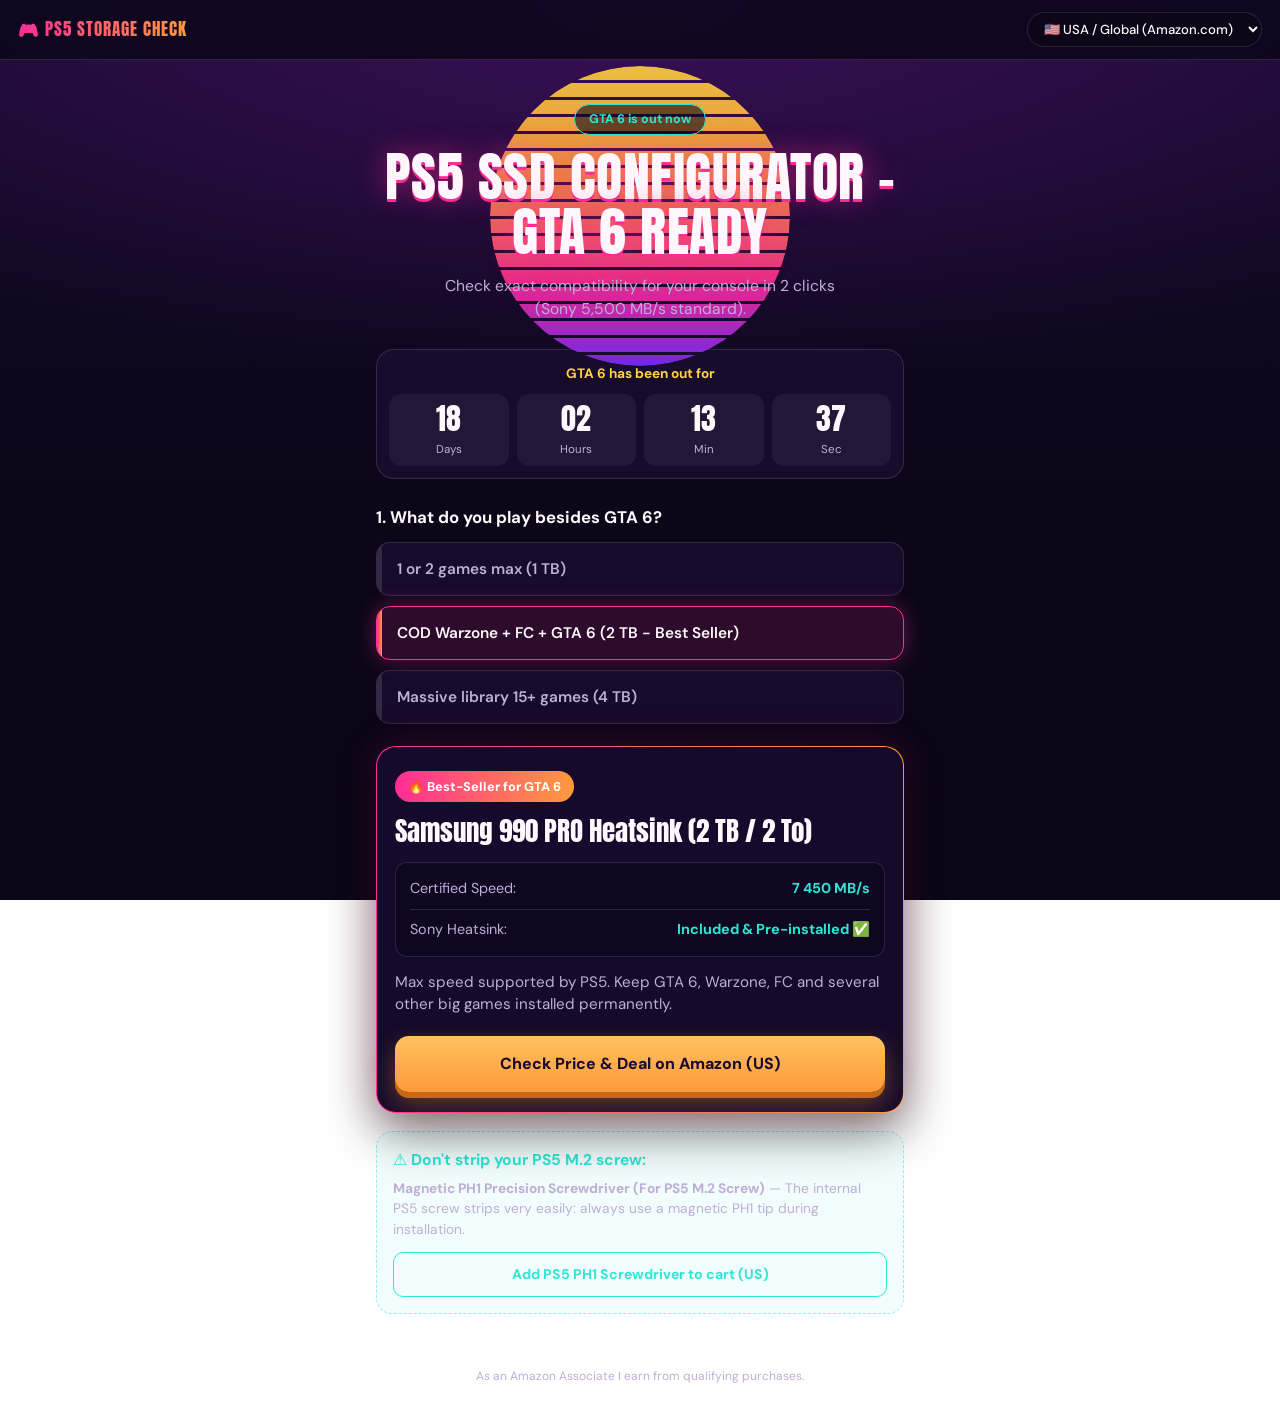
==== index.html @ e6a206a0 "Add files via upload" ====
<!DOCTYPE html>
<html lang="fr">
<head>
    <meta charset="UTF-8">
    <meta name="viewport" content="width=device-width, initial-scale=1.0">
    <meta name="theme-color" content="#0b0618">
    <title>PS5 SSD Configurator - GTA 6 Ready</title>

    <!-- Polices : Anton (titres) + DM Sans (texte) -->
    <link rel="preconnect" href="https://fonts.googleapis.com">
    <link rel="preconnect" href="https://fonts.gstatic.com" crossorigin>
    <link href="https://fonts.googleapis.com/css2?family=Anton&family=DM+Sans:wght@500;700;800&display=swap" rel="stylesheet">

    <link rel="stylesheet" href="style.css?v=2">
</head>
<body>

    <header class="topbar">
        <span class="logo">🎮 PS5 STORAGE CHECK</span>
        <select id="select-region" aria-label="Pays" onchange="changerRegionManuellement(this.value)">
            <option value="FR">🇫🇷 France (Amazon.fr)</option>
            <option value="BE">🇧🇪 Belgique (Amazon.com.be)</option>
            <option value="US">🇺🇸 USA / Global (Amazon.com)</option>
        </select>
    </header>

    <main class="container">
        <section class="hero">
            <span class="tag-sortie" id="ui-tag">GTA 6 arrive sur PS5</span>
            <h1 id="ui-titre">Configurateur SSD PS5 – Spécial GTA 6</h1>
            <p id="ui-soustitre">Vérifie la compatibilité exacte avec ta console en 2 clics.</p>
        </section>

        <!-- Compte à rebours (géré par effects.js) -->
        <section class="countdown" aria-live="off">
            <p class="cd-titre" id="cd-titre">Sortie de GTA 6 dans</p>
            <div class="cd-grille" id="cd-grille">
                <div class="cd-bloc"><b id="cd-j">--</b><span id="cd-l-j">Jours</span></div>
                <div class="cd-bloc"><b id="cd-h">--</b><span id="cd-l-h">Heures</span></div>
                <div class="cd-bloc"><b id="cd-m">--</b><span id="cd-l-m">Min</span></div>
                <div class="cd-bloc"><b id="cd-s">--</b><span id="cd-l-s">Sec</span></div>
            </div>
        </section>

        <section class="selecteur">
            <h2 id="ui-question">1. À quoi joues-tu en plus de GTA 6 ?</h2>
            <div class="grille-boutons">
                <button id="btn-leger" onclick="changerProfil('leger')">1 ou 2 jeux max (1 To)</button>
                <button id="btn-recommande" class="actif" onclick="changerProfil('recommande')">Warzone + FC + GTA 6 (2 To)</button>
                <button id="btn-ultime" onclick="changerProfil('ultime')">Gros catalogue 15 jeux et plus (4 To)</button>
            </div>
        </section>

        <section class="carte-resultat" id="carte-resultat">
            <div id="ssd-badge" class="badge">Recommandé pour GTA 6</div>
            <h3 id="ssd-nom">Samsung 990 PRO - 2 To</h3>

            <ul class="specs">
                <li><span id="ssd-vitesse-label">Vitesse certifiée :</span> <strong id="ssd-vitesse-val">7 450 MB/s</strong></li>
                <li><span id="ssd-dissipateur-label">Dissipateur thermique Sony :</span> <strong id="ssd-dissipateur-val">Inclus ✅</strong></li>
            </ul>

            <p id="ssd-argument" class="argument">Description du SSD...</p>

            <a id="ssd-lien-amazon" href="#" target="_blank" rel="nofollow sponsored noopener" class="btn-amazon">
                Vérifier le prix sur Amazon
            </a>
        </section>

        <section class="carte-accessoire">
            <h4 id="acc-titre">⚠️ Ne foire pas la vis de ta PS5 :</h4>
            <p><strong id="acc-nom">Tournevis PH1</strong> — <span id="acc-explication">Explication...</span></p>
            <a id="acc-lien-amazon" href="#" target="_blank" rel="nofollow sponsored noopener" class="btn-secondaire">
                Ajouter le tournevis PS5 au panier
            </a>
        </section>
    </main>

    <footer>
        <p id="ui-mention">En tant que Partenaire Amazon, je réalise un bénéfice sur les achats remplissant les conditions requises.</p>
    </footer>

    <script src="script.js?v=2"></script>
    <script src="effects.js?v=2"></script>
</body>
</html>
---- style.css ----
/**
 * PS5 Storage Check (Spécial GTA 6)
 * style.css : thème Vice City, mobile-first
 */

:root {
    --nuit: #0b0618;
    --nuit-2: #150a2b;
    --carte: rgba(28, 14, 52, 0.72);
    --rose: #ff2d95;
    --orange: #ff9a3c;
    --jaune: #ffd23f;
    --cyan: #2ee6d6;
    --violet: #7b2cff;
    --texte: #fff7fb;
    --texte-doux: #bfaed6;
    --bordure: rgba(255, 255, 255, 0.12);
    --sunset: linear-gradient(180deg, var(--jaune) 0%, var(--orange) 38%, var(--rose) 72%, var(--violet) 100%);
    --degrade-gta: linear-gradient(90deg, var(--rose), var(--orange));
    --titre: "Anton", Impact, "Arial Narrow Bold", sans-serif;
    --corps: "DM Sans", system-ui, -apple-system, "Segoe UI", Roboto, sans-serif;
}

* { box-sizing: border-box; margin: 0; padding: 0; }

html { scroll-behavior: smooth; }

body {
    font-family: var(--corps);
    color: var(--texte);
    line-height: 1.5;
    min-height: 100vh;
    display: flex;
    flex-direction: column;
    background:
        radial-gradient(120% 60% at 50% 0%, #3a0f58 0%, rgba(58, 15, 88, 0) 70%),
        linear-gradient(180deg, var(--nuit-2) 0%, var(--nuit) 55%);
    background-attachment: fixed;
}

:focus-visible { outline: 3px solid var(--cyan); outline-offset: 3px; }

/* BARRE SUPÉRIEURE */
.topbar {
    position: sticky;
    top: 0;
    z-index: 10;
    display: flex;
    justify-content: space-between;
    align-items: center;
    gap: 12px;
    padding: 12px 18px;
    background: rgba(11, 6, 24, 0.8);
    backdrop-filter: blur(10px);
    -webkit-backdrop-filter: blur(10px);
    border-bottom: 1px solid var(--bordure);
}

.logo {
    font-family: var(--titre);
    font-size: 1.05rem;
    letter-spacing: 1px;
    background: var(--degrade-gta);
    -webkit-background-clip: text;
    background-clip: text;
    -webkit-text-fill-color: transparent;
}

#select-region {
    background: var(--nuit);
    color: var(--texte);
    border: 1px solid var(--bordure);
    border-radius: 999px;
    padding: 7px 12px;
    font: 500 0.82rem var(--corps);
    cursor: pointer;
    max-width: 55vw;
}

/* CONTENEUR */
.container {
    width: 100%;
    max-width: 520px;
    margin: 0 auto;
    padding: 0 16px 32px;
    flex: 1;
}

/* HERO : le soleil rayé est l'élément signature */
.hero {
    position: relative;
    text-align: center;
    padding: 44px 0 20px;
    isolation: isolate;
}

.hero::before {
    content: "";
    position: absolute;
    z-index: -1;
    top: 6px;
    left: 50%;
    width: 250px;
    height: 250px;
    transform: translateX(-50%);
    border-radius: 50%;
    background: var(--sunset);
    -webkit-mask-image: repeating-linear-gradient(180deg, #000 0 14px, transparent 14px 17px);
    mask-image: repeating-linear-gradient(180deg, #000 0 14px, transparent 14px 17px);
    opacity: 0.9;
    filter: drop-shadow(0 0 40px rgba(255, 45, 149, 0.55));
}

.tag-sortie {
    display: inline-block;
    padding: 5px 14px;
    margin-bottom: 14px;
    border-radius: 999px;
    border: 1px solid var(--cyan);
    color: var(--cyan);
    background: rgba(11, 6, 24, 0.6);
    font-size: 0.78rem;
    font-weight: 700;
}

.hero h1 {
    font-family: var(--titre);
    font-weight: 400;
    font-size: clamp(2.3rem, 11vw, 3.4rem);
    line-height: 1.02;
    letter-spacing: 0.5px;
    text-transform: uppercase;
    text-shadow: 0 3px 0 var(--rose), 0 0 28px rgba(255, 45, 149, 0.55);
}

.hero p {
    max-width: 38ch;
    margin: 14px auto 0;
    color: var(--texte-doux);
    font-size: 0.98rem;
}

/* COMPTE À REBOURS */
.countdown {
    margin: 8px 0 26px;
    padding: 14px 12px 12px;
    text-align: center;
    background: var(--carte);
    border: 1px solid var(--bordure);
    border-radius: 18px;
}

.cd-titre {
    font-size: 0.85rem;
    font-weight: 700;
    color: var(--jaune);
    margin-bottom: 10px;
}

.cd-grille {
    display: grid;
    grid-template-columns: repeat(4, 1fr);
    gap: 8px;
}

.cd-bloc {
    padding: 8px 0 6px;
    border-radius: 12px;
    background: rgba(255, 255, 255, 0.05);
}

.cd-bloc b {
    display: block;
    font-family: var(--titre);
    font-weight: 400;
    font-size: 1.9rem;
    line-height: 1.1;
    font-variant-numeric: tabular-nums;
}

.cd-bloc span {
    font-size: 0.72rem;
    color: var(--texte-doux);
}

/* SÉLECTEUR DE PROFIL */
.selecteur { margin-bottom: 22px; }

.selecteur h2 {
    font-size: 1.05rem;
    margin-bottom: 12px;
}

.grille-boutons {
    display: flex;
    flex-direction: column;
    gap: 10px;
}

.grille-boutons button {
    position: relative;
    width: 100%;
    padding: 16px 16px 16px 20px;
    text-align: left;
    font: 600 0.96rem var(--corps);
    color: var(--texte-doux);
    background: var(--carte);
    border: 1px solid var(--bordure);
    border-radius: 14px;
    cursor: pointer;
    overflow: hidden;
    transition: color 0.2s, border-color 0.2s, background 0.2s, transform 0.12s;
}

.grille-boutons button::before {
    content: "";
    position: absolute;
    left: 0;
    top: 0;
    bottom: 0;
    width: 5px;
    background: var(--bordure);
    transition: background 0.2s;
}

.grille-boutons button:hover { color: var(--texte); }
.grille-boutons button:active { transform: scale(0.98); }

.grille-boutons button.actif {
    color: var(--texte);
    background: rgba(255, 45, 149, 0.14);
    border-color: var(--rose);
    box-shadow: 0 0 22px rgba(255, 45, 149, 0.35);
}

.grille-boutons button.actif::before { background: var(--degrade-gta); }

/* CARTE RÉSULTAT */
.carte-resultat {
    position: relative;
    margin-bottom: 18px;
    padding: 24px 18px 20px;
    background: var(--carte);
    border: 1px solid transparent;
    border-radius: 20px;
    background-image:
        linear-gradient(var(--nuit-2), var(--nuit-2)),
        var(--degrade-gta);
    background-origin: border-box;
    background-clip: padding-box, border-box;
    box-shadow: 0 18px 50px rgba(0, 0, 0, 0.55), 0 0 40px rgba(255, 45, 149, 0.18);
}

.carte-resultat.anim { animation: apparition 0.45s cubic-bezier(0.2, 0.9, 0.3, 1); }

@keyframes apparition {
    from { opacity: 0.2; transform: translateY(14px) scale(0.98); }
    to { opacity: 1; transform: none; }
}

.badge {
    display: inline-block;
    padding: 6px 13px;
    margin-bottom: 14px;
    border-radius: 999px;
    background: var(--degrade-gta);
    color: #fff;
    font-size: 0.8rem;
    font-weight: 800;
}

.carte-resultat h3 {
    font-family: var(--titre);
    font-weight: 400;
    font-size: 1.7rem;
    line-height: 1.12;
    margin-bottom: 16px;
}

.specs {
    list-style: none;
    margin-bottom: 14px;
    padding: 6px 14px;
    border: 1px solid var(--bordure);
    border-radius: 12px;
    background: rgba(0, 0, 0, 0.25);
}

.specs li {
    display: flex;
    justify-content: space-between;
    gap: 12px;
    padding: 9px 0;
    font-size: 0.9rem;
    color: var(--texte-doux);
}

.specs li + li { border-top: 1px solid var(--bordure); }
.specs strong { color: var(--cyan); text-align: right; }

.argument {
    margin-bottom: 20px;
    font-size: 0.95rem;
    color: var(--texte-doux);
}

/* BOUTON D'ACHAT */
.btn-amazon {
    display: block;
    padding: 16px;
    text-align: center;
    text-decoration: none;
    font-weight: 800;
    font-size: 1rem;
    color: #1a0b2e;
    background: linear-gradient(180deg, #ffc15e, var(--orange));
    border-radius: 14px;
    box-shadow: 0 6px 0 #c76a12, 0 12px 26px rgba(255, 154, 60, 0.35);
    transition: transform 0.12s, box-shadow 0.12s;
}

.btn-amazon:hover { transform: translateY(-2px); }
.btn-amazon:active { transform: translateY(4px); box-shadow: 0 2px 0 #c76a12; }

/* ACCESSOIRE */
.carte-accessoire {
    padding: 16px;
    background: rgba(46, 230, 214, 0.06);
    border: 1px dashed rgba(46, 230, 214, 0.5);
    border-radius: 16px;
}

.carte-accessoire h4 {
    margin-bottom: 6px;
    font-size: 0.98rem;
    color: var(--cyan);
}

.carte-accessoire p {
    margin-bottom: 12px;
    font-size: 0.86rem;
    color: var(--texte-doux);
}

.btn-secondaire {
    display: block;
    padding: 11px 14px;
    text-align: center;
    text-decoration: none;
    font-weight: 700;
    font-size: 0.88rem;
    color: var(--cyan);
    border: 1px solid var(--cyan);
    border-radius: 10px;
    transition: background 0.2s, color 0.2s;
}

.btn-secondaire:hover { background: var(--cyan); color: var(--nuit); }

/* PIED DE PAGE */
footer {
    padding: 20px 16px 28px;
    text-align: center;
    font-size: 0.75rem;
    color: var(--texte-doux);
    border-top: 1px solid var(--bordure);
}

/* GRANDS ÉCRANS */
@media (min-width: 768px) {
    .hero::before { width: 300px; height: 300px; }
    .container { max-width: 560px; }
}

@media (prefers-reduced-motion: reduce) {
    * { animation: none !important; transition: none !important; }
}
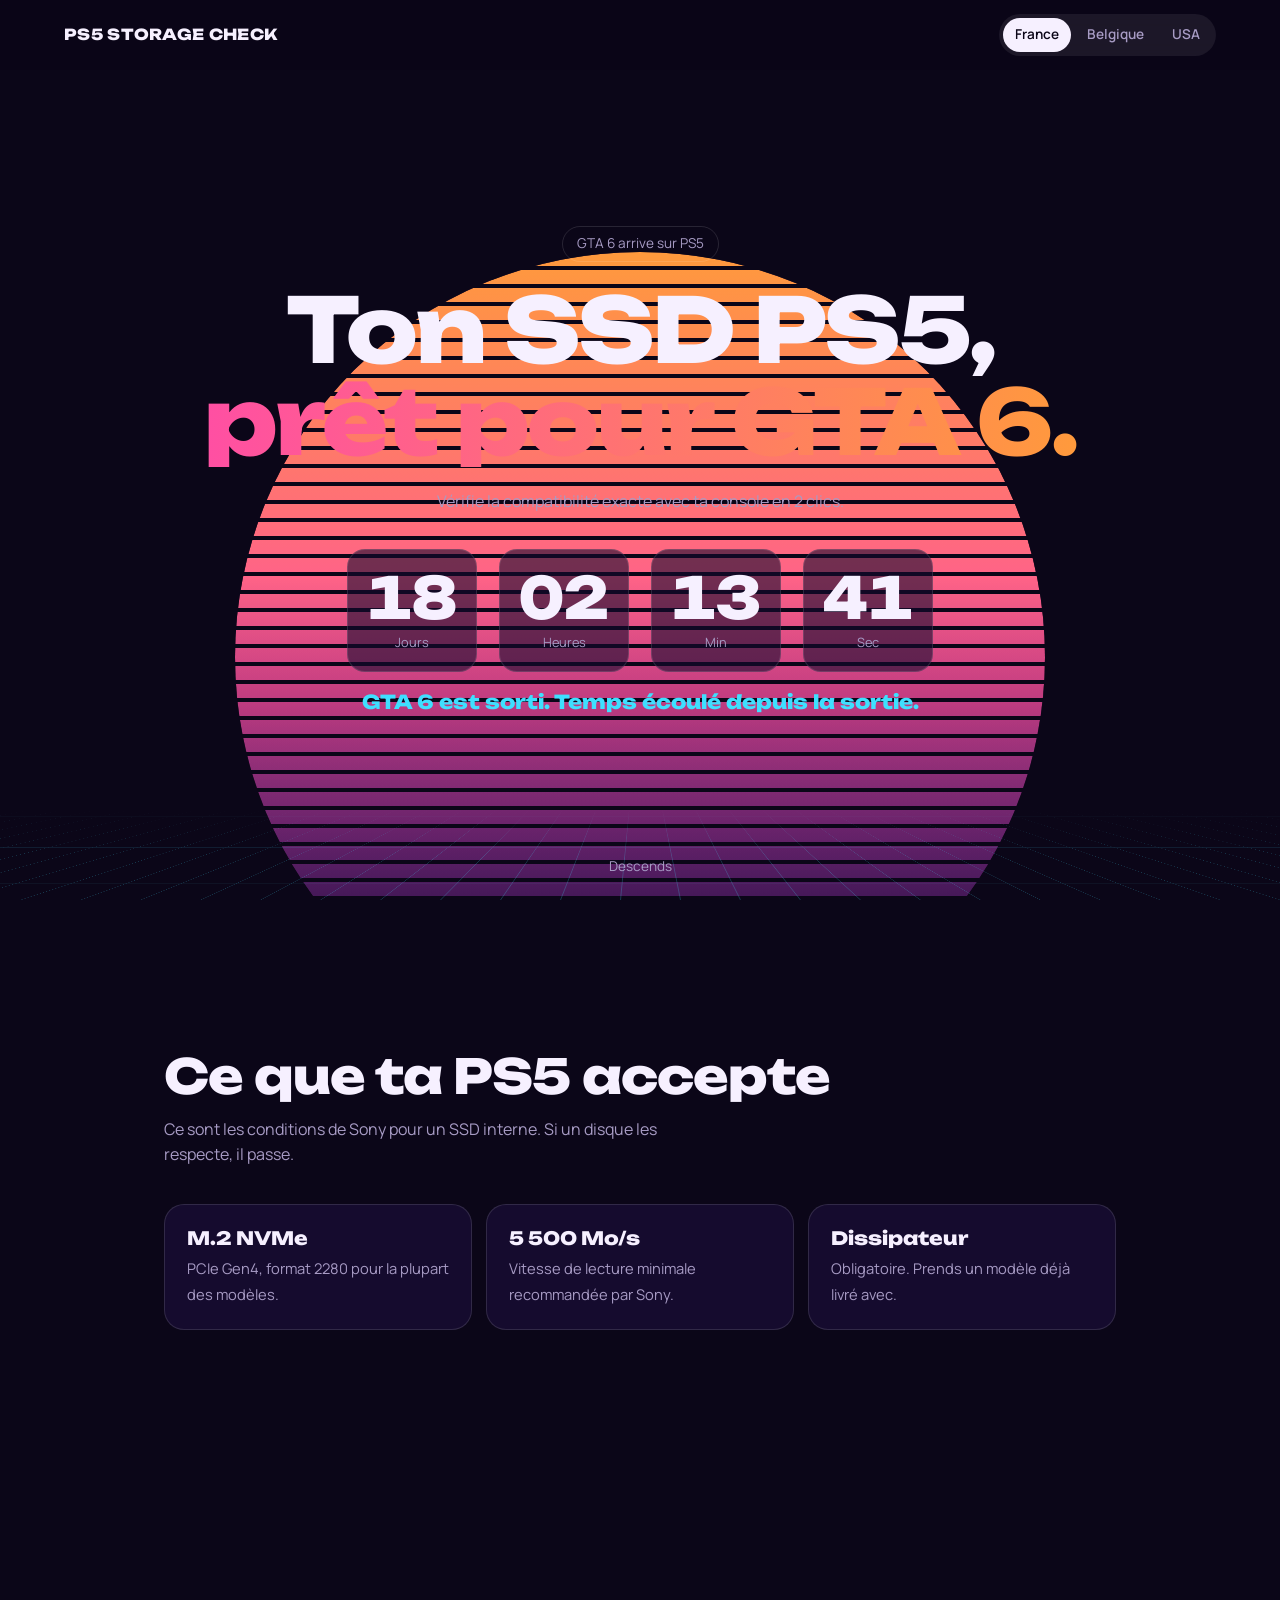
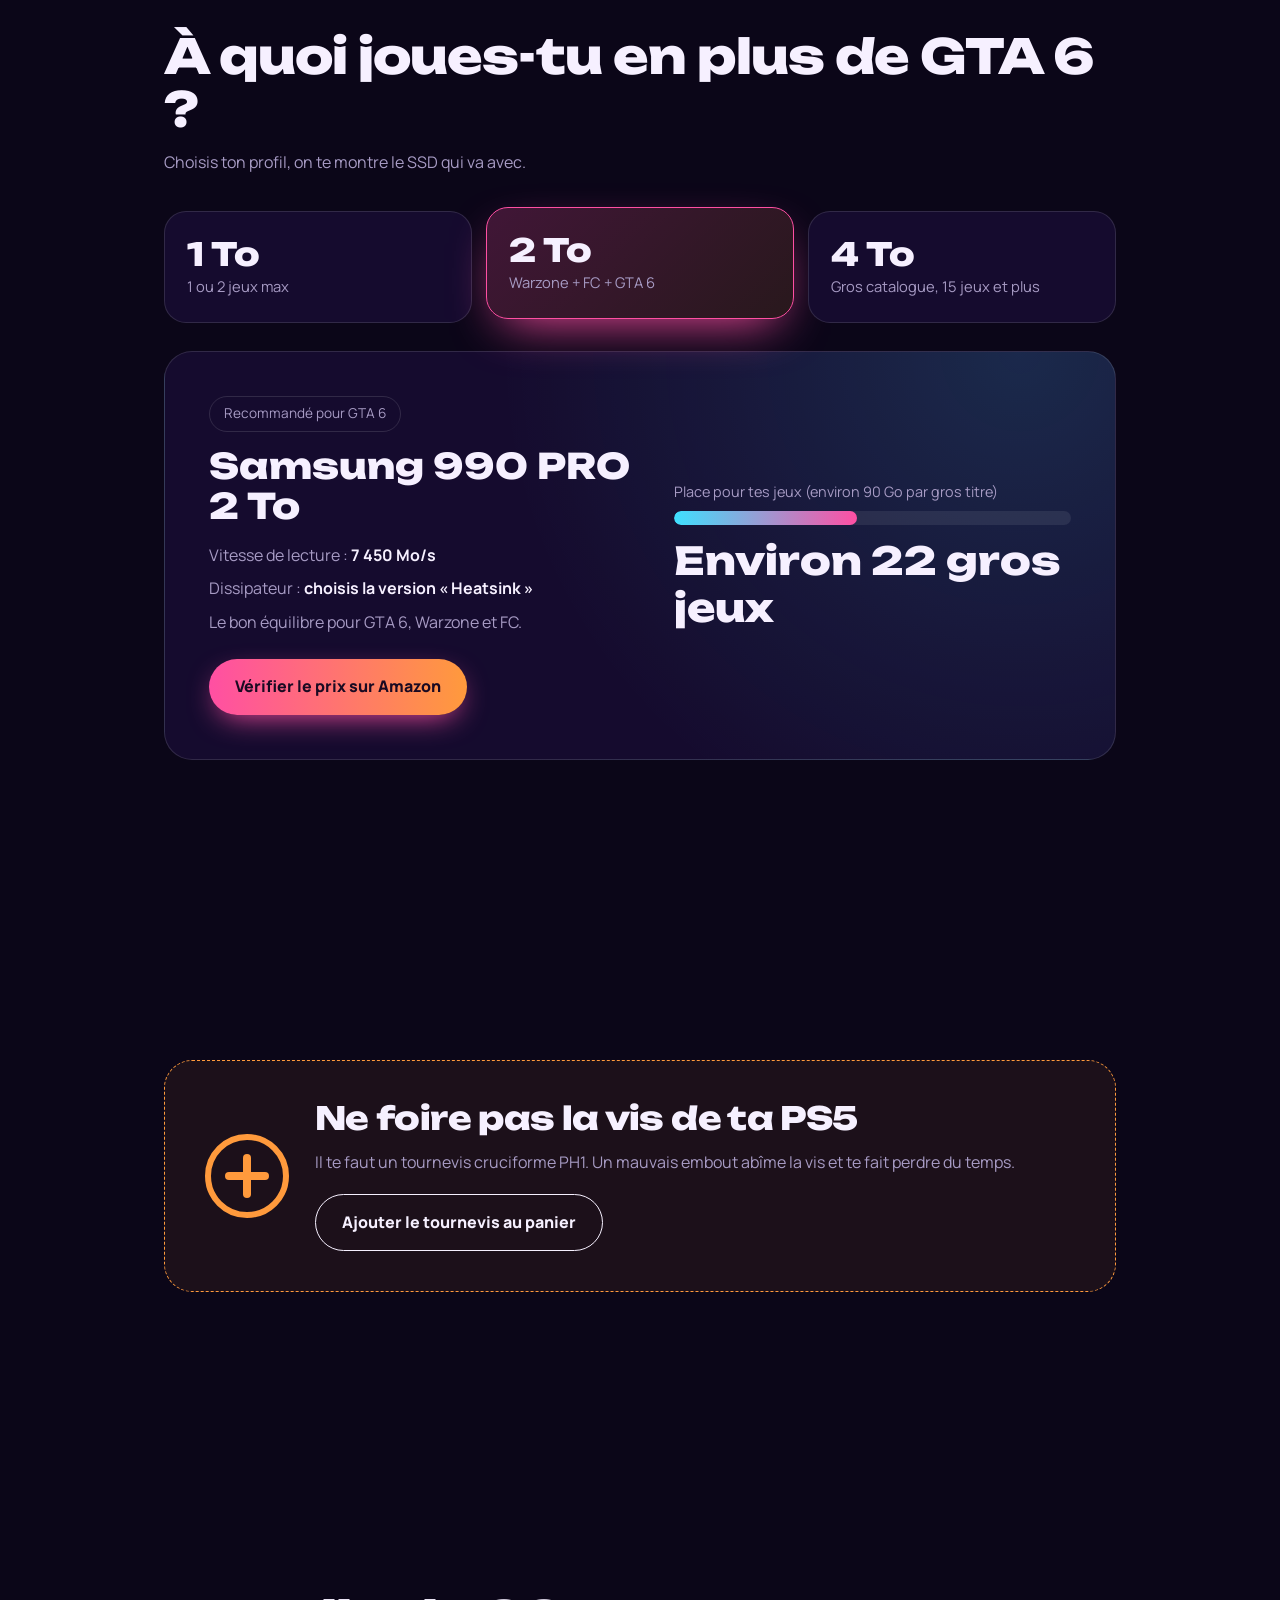
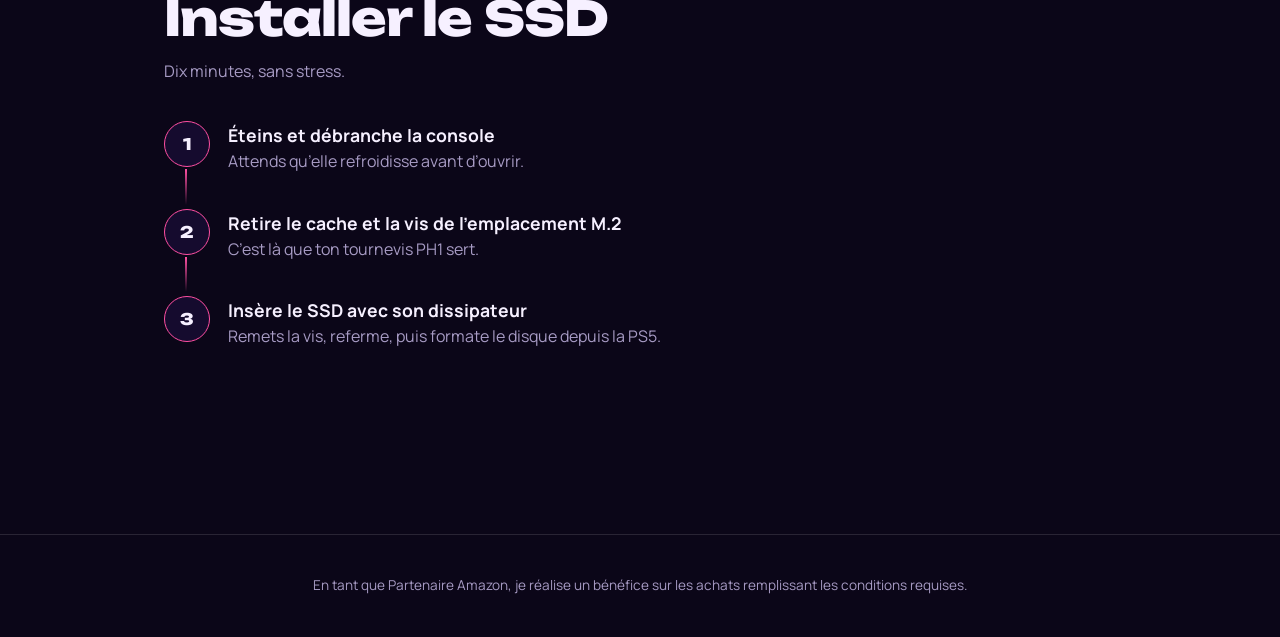
==== commit b2a0a177: "Add files via upload" ====
--- a/index.html
+++ b/index.html
@@ -1,86 +1,235 @@
 <!DOCTYPE html>
 <html lang="fr">
 <head>
-    <meta charset="UTF-8">
-    <meta name="viewport" content="width=device-width, initial-scale=1.0">
-    <meta name="theme-color" content="#0b0618">
-    <title>PS5 SSD Configurator - GTA 6 Ready</title>
-
-    <!-- Polices : Anton (titres) + DM Sans (texte) -->
-    <link rel="preconnect" href="https://fonts.googleapis.com">
-    <link rel="preconnect" href="https://fonts.gstatic.com" crossorigin>
-    <link href="https://fonts.googleapis.com/css2?family=Anton&family=DM+Sans:wght@500;700;800&display=swap" rel="stylesheet">
-
-    <link rel="stylesheet" href="style.css?v=2">
+<meta charset="utf-8">
+<meta name="viewport" content="width=device-width, initial-scale=1, viewport-fit=cover">
+<meta name="theme-color" content="#0b0618">
+<title>PS5 Storage Check – SSD pour GTA 6</title>
+<meta name="description" content="Trouve le bon SSD pour ta PS5 avant la sortie de GTA 6, en 2 clics.">
+<link rel="preconnect" href="https://fonts.googleapis.com">
+<link rel="preconnect" href="https://fonts.gstatic.com" crossorigin>
+<link href="https://fonts.googleapis.com/css2?family=Unbounded:wght@500;800&family=Manrope:wght@400;600;800&display=swap" rel="stylesheet">
+<style>
+:root{--bg:#0b0618;--bg2:#150b2e;--ink:#f6f0ff;--mut:#a79bc4;--pink:#ff4fa3;--org:#ff9a3c;--cy:#3ee0ff;--line:rgba(255,255,255,.12)}
+*{box-sizing:border-box;margin:0}
+html{scroll-behavior:smooth}
+body{background:var(--bg);color:var(--ink);font:400 1rem/1.6 Manrope,system-ui,sans-serif;overflow-x:hidden;padding-top:env(safe-area-inset-top,0px);padding-bottom:env(safe-area-inset-bottom,0px)}
+h1,h2,.num{font-family:Unbounded,Manrope,sans-serif}
+a{color:inherit}
+:focus-visible{outline:2px solid var(--cy);outline-offset:3px}
+#bar{position:fixed;left:0;top:0;height:3px;width:0;background:linear-gradient(90deg,var(--pink),var(--org));z-index:30}
+nav{position:fixed;top:0;left:0;right:0;z-index:20;display:flex;justify-content:space-between;align-items:center;gap:12px;padding:calc(14px + env(safe-area-inset-top,0px)) 5vw 14px;backdrop-filter:blur(14px);background:rgba(11,6,24,.55)}
+nav b{font:800 .95rem Unbounded,sans-serif;letter-spacing:.02em}
+.reg{display:flex;gap:4px;background:rgba(255,255,255,.07);border-radius:99px;padding:4px}
+.reg button{all:unset;cursor:pointer;padding:6px 12px;border-radius:99px;font-weight:600;font-size:.85rem;color:var(--mut);transition:.25s}
+.reg button[aria-pressed=true]{background:var(--ink);color:var(--bg)}
+.hero{position:relative;min-height:100svh;display:grid;place-items:center;text-align:center;padding:120px 5vw 80px;overflow:hidden}
+.sun{position:absolute;left:50%;bottom:-18vmin;width:90vmin;height:90vmin;margin-left:-45vmin;border-radius:50%;background:linear-gradient(180deg,var(--org),var(--pink) 55%,#7a2cff);filter:blur(.5px);box-shadow:0 0 140px 40px rgba(255,79,163,.35);will-change:transform;-webkit-mask:repeating-linear-gradient(180deg,#000 0 14px,transparent 14px 18px);mask:repeating-linear-gradient(180deg,#000 0 14px,transparent 14px 18px);-webkit-mask-size:100% 100%;mask-composite:intersect}
+.sun::after{content:"";position:absolute;inset:0;border-radius:50%;background:linear-gradient(180deg,transparent 40%,var(--bg) 100%)}
+.grid{position:absolute;left:-50%;right:-50%;bottom:0;height:38vh;background:linear-gradient(var(--cy) 1px,transparent 1px) 0 0/100% 38px,linear-gradient(90deg,var(--cy) 1px,transparent 1px) 0 0/60px 100%;opacity:.22;transform:perspective(380px) rotateX(62deg);transform-origin:bottom;animation:flow 2.4s linear infinite;-webkit-mask:linear-gradient(transparent,#000 70%);mask:linear-gradient(transparent,#000 70%)}
+@keyframes flow{to{background-position:0 38px,0 0}}
+.hero .in{position:relative;z-index:2;max-width:980px}
+.tag{display:inline-block;border:1px solid var(--line);border-radius:99px;padding:6px 14px;font-size:.85rem;color:var(--mut);margin-bottom:22px}
+h1{font-weight:800;font-size:clamp(2.2rem,7.5vw,5.6rem);line-height:1.02;letter-spacing:-.03em}
+h1 span{display:block;overflow:hidden}
+h1 span i{display:block;font-style:normal;transform:translateY(105%);animation:up .9s cubic-bezier(.2,.8,.2,1) forwards}
+h1 span:nth-child(2) i{animation-delay:.12s;background:linear-gradient(90deg,var(--pink),var(--org));-webkit-background-clip:text;background-clip:text;color:transparent}
+@keyframes up{to{transform:none}}
+.lead{margin:22px auto 34px;color:var(--mut);max-width:46ch;opacity:0;animation:fade .8s .5s forwards}
+@keyframes fade{to{opacity:1}}
+.cd{display:flex;justify-content:center;gap:clamp(8px,2.4vw,22px);opacity:0;animation:fade .8s .7s forwards}
+.cd div{min-width:clamp(64px,15vw,130px);padding:16px 8px;border:1px solid var(--line);border-radius:18px;background:rgba(21,11,46,.6);backdrop-filter:blur(8px)}
+.cd .num{display:block;font-weight:800;font-size:clamp(1.7rem,6vw,3.6rem);font-variant-numeric:tabular-nums;line-height:1.1}
+.cd small{color:var(--mut);font-size:.8rem}
+.cd .num.tick{animation:tick .35s}
+@keyframes tick{50%{transform:translateY(-6px);color:var(--cy)}}
+.out{display:none;font:800 1.2rem Unbounded;margin-top:18px;color:var(--cy)}
+.hint{position:absolute;bottom:22px;left:50%;translate:-50% 0;z-index:3;color:var(--mut);font-size:.85rem;animation:bob 1.8s ease-in-out infinite}
+@keyframes bob{50%{transform:translateY(7px)}}
+section.blk{max-width:1080px;margin:0 auto;padding:clamp(70px,12vw,150px) 5vw}
+h2{font-weight:800;font-size:clamp(1.6rem,4.4vw,3rem);letter-spacing:-.02em;line-height:1.1;margin-bottom:14px}
+.sub{color:var(--mut);max-width:52ch;margin-bottom:36px}
+.rv{opacity:0;transform:translateY(46px) scale(.98);filter:blur(6px);transition:opacity .9s,transform .9s cubic-bezier(.2,.8,.2,1),filter .9s}
+.rv.on{opacity:1;transform:none;filter:none}
+.specs{display:grid;grid-template-columns:repeat(auto-fit,minmax(200px,1fr));gap:14px}
+.specs div{padding:22px;border-radius:20px;background:var(--bg2);border:1px solid var(--line);transition:.3s}
+.specs div:hover{transform:translateY(-6px);border-color:var(--cy)}
+.specs b{display:block;font:800 1.15rem Unbounded;margin-bottom:6px}
+.specs span{color:var(--mut);font-size:.92rem}
+.pick{display:grid;grid-template-columns:repeat(auto-fit,minmax(220px,1fr));gap:14px;margin-bottom:28px}
+.pick button{all:unset;cursor:pointer;padding:22px;border-radius:22px;border:1px solid var(--line);background:var(--bg2);transition:.3s;position:relative;overflow:hidden}
+.pick button b{display:block;font:800 2rem Unbounded}
+.pick button span{color:var(--mut);font-size:.92rem}
+.pick button[aria-pressed=true]{border-color:var(--pink);background:linear-gradient(135deg,rgba(255,79,163,.22),rgba(255,154,60,.12));transform:translateY(-4px);box-shadow:0 18px 50px -18px var(--pink)}
+.card{display:grid;grid-template-columns:1.1fr 1fr;gap:28px;padding:clamp(22px,4vw,44px);border-radius:28px;border:1px solid var(--line);background:radial-gradient(circle at 90% 0,rgba(62,224,255,.14),transparent 55%),var(--bg2)}
+@media(max-width:760px){.card{grid-template-columns:1fr}}
+.card.swap{animation:swap .55s cubic-bezier(.2,.8,.2,1)}
+@keyframes swap{from{opacity:0;transform:translateX(34px) rotate(.6deg)}}
+.card h3{font:800 clamp(1.4rem,3.4vw,2.2rem) Unbounded;line-height:1.15;margin-bottom:12px}
+.card ul{list-style:none;padding:0;margin:16px 0 24px;display:grid;gap:8px}
+.card li{color:var(--mut)}
+.card li b{color:var(--ink)}
+.meter{align-self:center}
+.meter p{color:var(--mut);font-size:.9rem;margin-bottom:8px}
+.track{height:14px;border-radius:99px;background:rgba(255,255,255,.08);overflow:hidden}
+.fill{height:100%;width:0;border-radius:99px;background:linear-gradient(90deg,var(--cy),var(--pink));transition:width 1.1s cubic-bezier(.2,.8,.2,1)}
+.meter strong{display:block;margin-top:12px;font:800 2.4rem Unbounded}
+.btn{display:inline-block;text-decoration:none;font-weight:800;padding:15px 26px;border-radius:99px;background:linear-gradient(90deg,var(--pink),var(--org));color:#1a0a22;transition:.25s;box-shadow:0 10px 30px -10px var(--pink)}
+.btn:hover{transform:translateY(-3px) scale(1.03)}
+.btn.ghost{background:none;color:var(--ink);border:1px solid var(--ink);box-shadow:none}
+.warn{display:grid;grid-template-columns:auto 1fr;gap:26px;align-items:center;padding:clamp(22px,4vw,40px);border-radius:28px;border:1px dashed var(--org);background:rgba(255,154,60,.07)}
+@media(max-width:640px){.warn{grid-template-columns:1fr}}
+.screw{width:84px;height:84px;border-radius:50%;border:6px solid var(--org);position:relative;animation:spin 5s linear infinite}
+.screw::before,.screw::after{content:"";position:absolute;background:var(--org);left:50%;top:50%;translate:-50% -50%;border-radius:4px}
+.screw::before{width:44px;height:8px}.screw::after{width:8px;height:44px}
+@keyframes spin{to{transform:rotate(360deg)}}
+.warn p{color:var(--mut);margin:6px 0 18px}
+.steps{display:grid;gap:0;counter-reset:s}
+.steps li{list-style:none;position:relative;padding:0 0 34px 64px;counter-increment:s}
+.steps li::before{content:counter(s);position:absolute;left:0;top:0;width:44px;height:44px;border-radius:50%;display:grid;place-items:center;font:800 1rem Unbounded;background:var(--bg2);border:1px solid var(--pink)}
+.steps li::after{content:"";position:absolute;left:21px;top:48px;bottom:4px;width:2px;background:linear-gradient(var(--pink),transparent)}
+.steps li:last-child::after{display:none}
+.steps b{display:block;font-size:1.1rem}
+.steps span{color:var(--mut)}
+footer{border-top:1px solid var(--line);padding:40px 5vw;text-align:center;color:var(--mut);font-size:.85rem}
+@media(prefers-reduced-motion:reduce){*,*::before,*::after{animation:none!important;transition:none!important}h1 span i,.lead,.cd{transform:none;opacity:1}.rv{opacity:1;transform:none;filter:none}}
+</style>
 </head>
 <body>
-
-    <header class="topbar">
-        <span class="logo">🎮 PS5 STORAGE CHECK</span>
-        <select id="select-region" aria-label="Pays" onchange="changerRegionManuellement(this.value)">
-            <option value="FR">🇫🇷 France (Amazon.fr)</option>
-            <option value="BE">🇧🇪 Belgique (Amazon.com.be)</option>
-            <option value="US">🇺🇸 USA / Global (Amazon.com)</option>
-        </select>
-    </header>
-
-    <main class="container">
-        <section class="hero">
-            <span class="tag-sortie" id="ui-tag">GTA 6 arrive sur PS5</span>
-            <h1 id="ui-titre">Configurateur SSD PS5 – Spécial GTA 6</h1>
-            <p id="ui-soustitre">Vérifie la compatibilité exacte avec ta console en 2 clics.</p>
-        </section>
-
-        <!-- Compte à rebours (géré par effects.js) -->
-        <section class="countdown" aria-live="off">
-            <p class="cd-titre" id="cd-titre">Sortie de GTA 6 dans</p>
-            <div class="cd-grille" id="cd-grille">
-                <div class="cd-bloc"><b id="cd-j">--</b><span id="cd-l-j">Jours</span></div>
-                <div class="cd-bloc"><b id="cd-h">--</b><span id="cd-l-h">Heures</span></div>
-                <div class="cd-bloc"><b id="cd-m">--</b><span id="cd-l-m">Min</span></div>
-                <div class="cd-bloc"><b id="cd-s">--</b><span id="cd-l-s">Sec</span></div>
-            </div>
-        </section>
-
-        <section class="selecteur">
-            <h2 id="ui-question">1. À quoi joues-tu en plus de GTA 6 ?</h2>
-            <div class="grille-boutons">
-                <button id="btn-leger" onclick="changerProfil('leger')">1 ou 2 jeux max (1 To)</button>
-                <button id="btn-recommande" class="actif" onclick="changerProfil('recommande')">Warzone + FC + GTA 6 (2 To)</button>
-                <button id="btn-ultime" onclick="changerProfil('ultime')">Gros catalogue 15 jeux et plus (4 To)</button>
-            </div>
-        </section>
-
-        <section class="carte-resultat" id="carte-resultat">
-            <div id="ssd-badge" class="badge">Recommandé pour GTA 6</div>
-            <h3 id="ssd-nom">Samsung 990 PRO - 2 To</h3>
-
-            <ul class="specs">
-                <li><span id="ssd-vitesse-label">Vitesse certifiée :</span> <strong id="ssd-vitesse-val">7 450 MB/s</strong></li>
-                <li><span id="ssd-dissipateur-label">Dissipateur thermique Sony :</span> <strong id="ssd-dissipateur-val">Inclus ✅</strong></li>
-            </ul>
-
-            <p id="ssd-argument" class="argument">Description du SSD...</p>
-
-            <a id="ssd-lien-amazon" href="#" target="_blank" rel="nofollow sponsored noopener" class="btn-amazon">
-                Vérifier le prix sur Amazon
-            </a>
-        </section>
-
-        <section class="carte-accessoire">
-            <h4 id="acc-titre">⚠️ Ne foire pas la vis de ta PS5 :</h4>
-            <p><strong id="acc-nom">Tournevis PH1</strong> — <span id="acc-explication">Explication...</span></p>
-            <a id="acc-lien-amazon" href="#" target="_blank" rel="nofollow sponsored noopener" class="btn-secondaire">
-                Ajouter le tournevis PS5 au panier
-            </a>
-        </section>
-    </main>
-
-    <footer>
-        <p id="ui-mention">En tant que Partenaire Amazon, je réalise un bénéfice sur les achats remplissant les conditions requises.</p>
-    </footer>
-
-    <script src="script.js?v=2"></script>
-    <script src="effects.js?v=2"></script>
+<div id="bar"></div>
+<nav>
+  <b>PS5 STORAGE CHECK</b>
+  <div class="reg" role="group" aria-label="Boutique Amazon">
+    <button data-r="fr" aria-pressed="true">France</button>
+    <button data-r="be" aria-pressed="false">Belgique</button>
+    <button data-r="us" aria-pressed="false">USA</button>
+  </div>
+</nav>
+
+<header class="hero">
+  <div class="sun" id="sun"></div>
+  <div class="grid"></div>
+  <div class="in">
+    <span class="tag">GTA 6 arrive sur PS5</span>
+    <h1><span><i>Ton SSD PS5,</i></span><span><i>prêt pour GTA 6.</i></span></h1>
+    <p class="lead">Vérifie la compatibilité exacte avec ta console en 2 clics.</p>
+    <div class="cd" id="cd" aria-live="off">
+      <div><span class="num" id="d">--</span><small>Jours</small></div>
+      <div><span class="num" id="h">--</span><small>Heures</small></div>
+      <div><span class="num" id="m">--</span><small>Min</small></div>
+      <div><span class="num" id="s">--</span><small>Sec</small></div>
+    </div>
+    <p class="out" id="out"></p>
+  </div>
+  <span class="hint">Descends</span>
+</header>
+
+<section class="blk" id="compat">
+  <h2 class="rv">Ce que ta PS5 accepte</h2>
+  <p class="sub rv">Ce sont les conditions de Sony pour un SSD interne. Si un disque les respecte, il passe.</p>
+  <div class="specs rv">
+    <div><b>M.2 NVMe</b><span>PCIe Gen4, format 2280 pour la plupart des modèles.</span></div>
+    <div><b>5 500 Mo/s</b><span>Vitesse de lecture minimale recommandée par Sony.</span></div>
+    <div><b>Dissipateur</b><span>Obligatoire. Prends un modèle déjà livré avec.</span></div>
+  </div>
+</section>
+
+<section class="blk" id="conf">
+  <h2 class="rv">À quoi joues-tu en plus de GTA 6 ?</h2>
+  <p class="sub rv">Choisis ton profil, on te montre le SSD qui va avec.</p>
+  <div class="pick rv" id="pick" role="group" aria-label="Profil de joueur">
+    <button data-k="1" aria-pressed="false"><b>1 To</b><span>1 ou 2 jeux max</span></button>
+    <button data-k="2" aria-pressed="true"><b>2 To</b><span>Warzone + FC + GTA 6</span></button>
+    <button data-k="4" aria-pressed="false"><b>4 To</b><span>Gros catalogue, 15 jeux et plus</span></button>
+  </div>
+  <div class="card rv" id="card">
+    <div>
+      <span class="tag" style="margin-bottom:14px">Recommandé pour GTA 6</span>
+      <h3 id="pn"></h3>
+      <ul>
+        <li>Vitesse de lecture : <b id="ps"></b></li>
+        <li>Dissipateur : <b>choisis la version « Heatsink »</b></li>
+        <li id="pd"></li>
+      </ul>
+      <a class="btn" id="pl" href="#" target="_blank" rel="noopener sponsored">Vérifier le prix sur Amazon</a>
+    </div>
+    <div class="meter">
+      <p>Place pour tes jeux (environ 90 Go par gros titre)</p>
+      <div class="track"><div class="fill" id="fill"></div></div>
+      <strong id="gm">0 jeux</strong>
+    </div>
+  </div>
+</section>
+
+<section class="blk" id="vis">
+  <div class="warn rv">
+    <div class="screw" aria-hidden="true"></div>
+    <div>
+      <h2 style="font-size:clamp(1.3rem,3.2vw,2rem)">Ne foire pas la vis de ta PS5</h2>
+      <p>Il te faut un tournevis cruciforme PH1. Un mauvais embout abîme la vis et te fait perdre du temps.</p>
+      <a class="btn ghost" id="tl" href="#" target="_blank" rel="noopener sponsored">Ajouter le tournevis au panier</a>
+    </div>
+  </div>
+</section>
+
+<section class="blk" id="steps">
+  <h2 class="rv">Installer le SSD</h2>
+  <p class="sub rv">Dix minutes, sans stress.</p>
+  <ol class="steps rv" style="padding:0">
+    <li><b>Éteins et débranche la console</b><span>Attends qu’elle refroidisse avant d’ouvrir.</span></li>
+    <li><b>Retire le cache et la vis de l’emplacement M.2</b><span>C’est là que ton tournevis PH1 sert.</span></li>
+    <li><b>Insère le SSD avec son dissipateur</b><span>Remets la vis, referme, puis formate le disque depuis la PS5.</span></li>
+  </ol>
+</section>
+
+<footer>En tant que Partenaire Amazon, je réalise un bénéfice sur les achats remplissant les conditions requises.</footer>
+
+<script>
+/* ===== À MODIFIER : tes identifiants Amazon Partenaires ===== */
+const TAGS={fr:"",be:"",us:""}; // ex: fr:"tonid-21"
+const RELEASE=new Date("2026-11-18T01:00:00+01:00");
+const SHOPS={fr:"https://www.amazon.fr",be:"https://www.amazon.com.be",us:"https://www.amazon.com"};
+const SSD={
+ 1:{n:"WD_BLACK SN850X 1 To",s:"7 300 Mo/s",q:"WD BLACK SN850X 1TB heatsink PS5",d:"Assez pour GTA 6 et un ou deux autres jeux.",g:11},
+ 2:{n:"Samsung 990 PRO 2 To",s:"7 450 Mo/s",q:"Samsung 990 PRO 2TB heatsink PS5",d:"Le bon équilibre pour GTA 6, Warzone et FC.",g:22},
+ 4:{n:"Samsung 990 PRO 4 To",s:"7 450 Mo/s",q:"Samsung 990 PRO 4TB heatsink PS5",d:"Pour ne plus jamais supprimer un jeu.",g:44}
+};
+let region="fr",cap="2";
+const $=id=>document.getElementById(id);
+const link=q=>{const t=TAGS[region];return SHOPS[region]+"/s?k="+encodeURIComponent(q)+(t?"&tag="+t:"")};
+function render(anim){
+ const p=SSD[cap];
+ $("pn").textContent=p.n;$("ps").textContent=p.s;$("pd").textContent=p.d;
+ $("pl").href=link(p.q);$("tl").href=link("tournevis cruciforme PH1");
+ $("gm").textContent="Environ "+p.g+" gros jeux";
+ const f=$("fill");f.style.width="0";requestAnimationFrame(()=>requestAnimationFrame(()=>f.style.width=Math.min(100,p.g*2.1)+"%"));
+ if(anim){const c=$("card");c.classList.remove("swap");void c.offsetWidth;c.classList.add("swap")}
+}
+$("pick").addEventListener("click",e=>{const b=e.target.closest("button");if(!b)return;cap=b.dataset.k;
+ document.querySelectorAll("#pick button").forEach(x=>x.setAttribute("aria-pressed",x===b));render(true)});
+document.querySelector(".reg").addEventListener("click",e=>{const b=e.target.closest("button");if(!b)return;region=b.dataset.r;
+ document.querySelectorAll(".reg button").forEach(x=>x.setAttribute("aria-pressed",x===b));render(false)});
+/* compte à rebours */
+const last={};
+function set(id,v){const el=$(id),t=String(v).padStart(2,"0");if(last[id]!==t){el.textContent=t;el.classList.remove("tick");void el.offsetWidth;el.classList.add("tick");last[id]=t}}
+function loop(){
+ let diff=RELEASE-Date.now(),after=diff<=0;
+ if(after){diff=-diff;const o=$("out");o.style.display="block";o.textContent="GTA 6 est sorti. Temps écoulé depuis la sortie."}
+ const s=Math.floor(diff/1000);
+ set("d",Math.floor(s/86400));set("h",Math.floor(s%86400/3600));set("m",Math.floor(s%3600/60));set("s",s%60);
+}
+loop();setInterval(loop,1000);
+/* révélations au scroll */
+const io=new IntersectionObserver(es=>es.forEach(e=>{if(e.isIntersecting){e.target.classList.add("on");io.unobserve(e.target)}}),{threshold:.15});
+document.querySelectorAll(".rv").forEach(el=>io.observe(el));
+/* parallaxe soleil + barre de progression */
+const sun=$("sun"),bar=$("bar");
+addEventListener("scroll",()=>{
+ const y=scrollY,max=document.documentElement.scrollHeight-innerHeight;
+ bar.style.width=(y/max*100)+"%";
+ sun.style.transform="translateY("+Math.min(y*.45,600)+"px) scale("+(1+y/2200)+")";
+},{passive:true});
+render(false);
+</script>
 </body>
 </html>
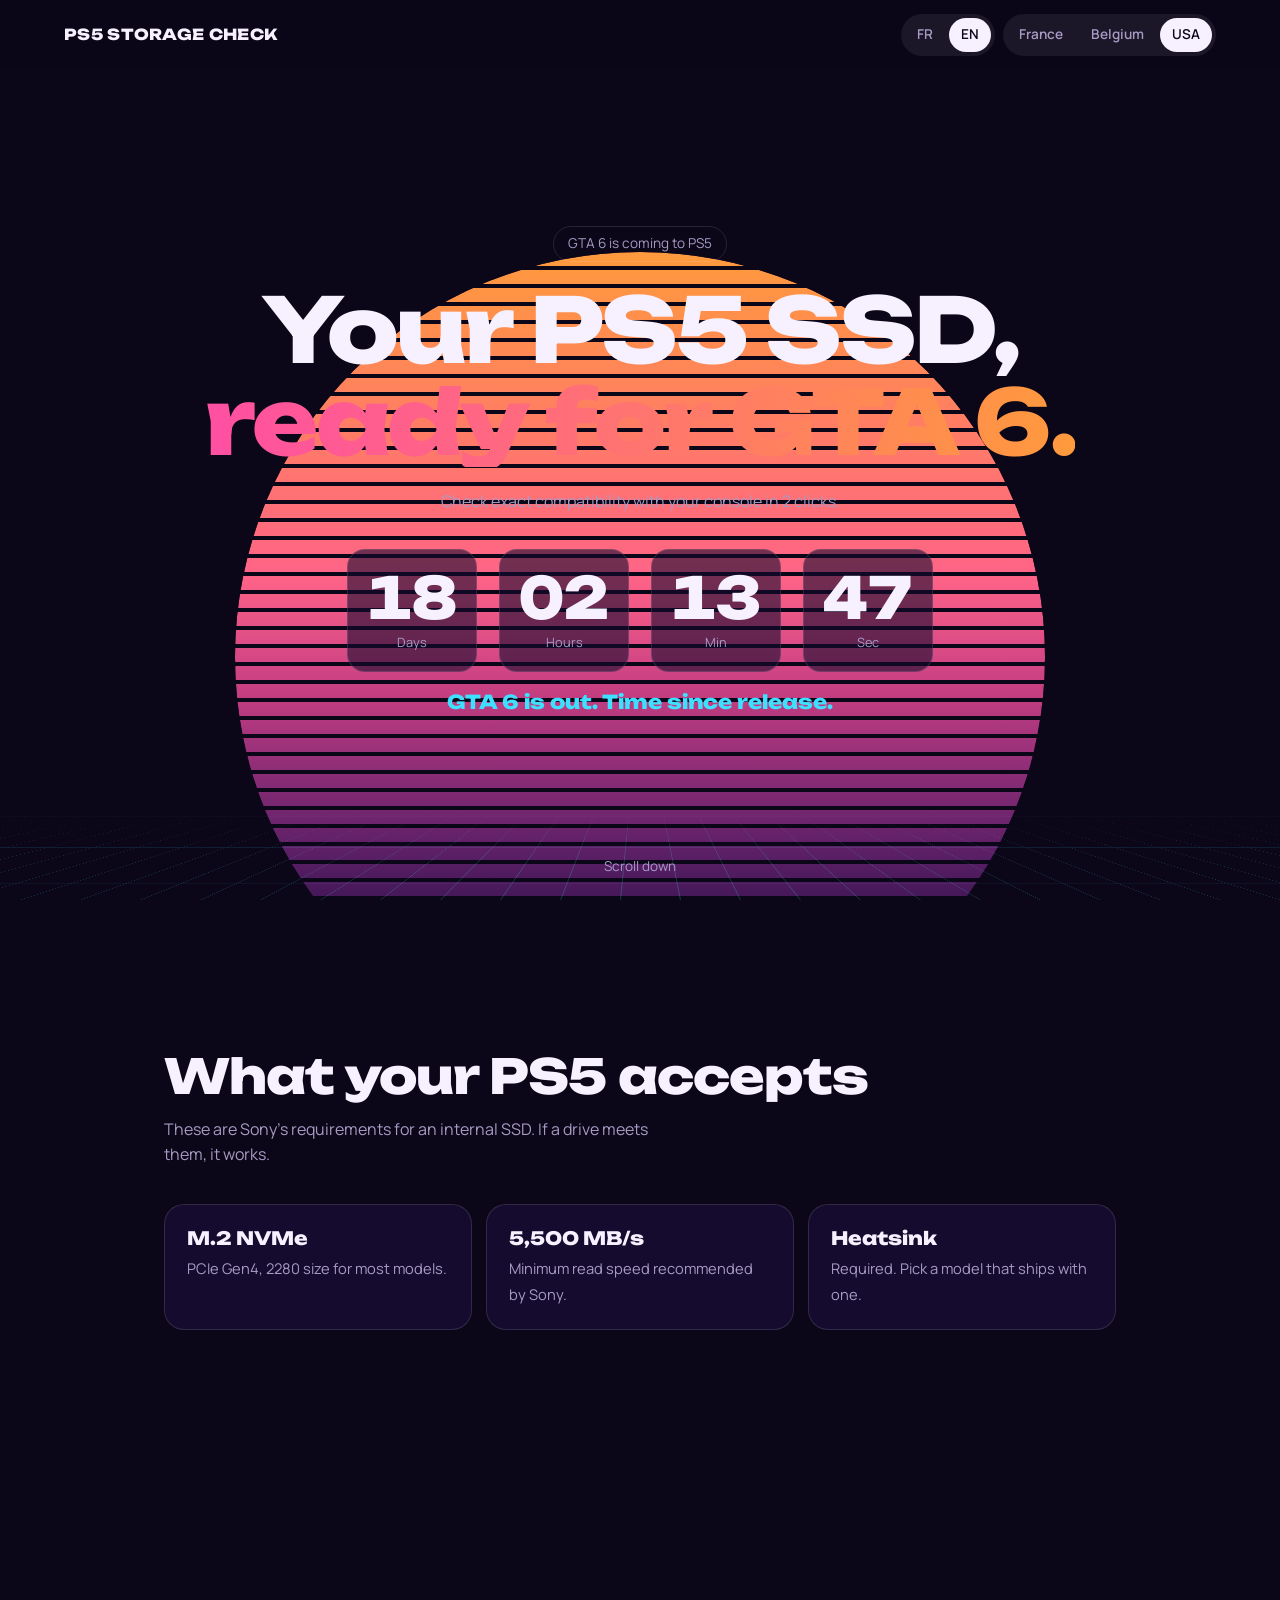
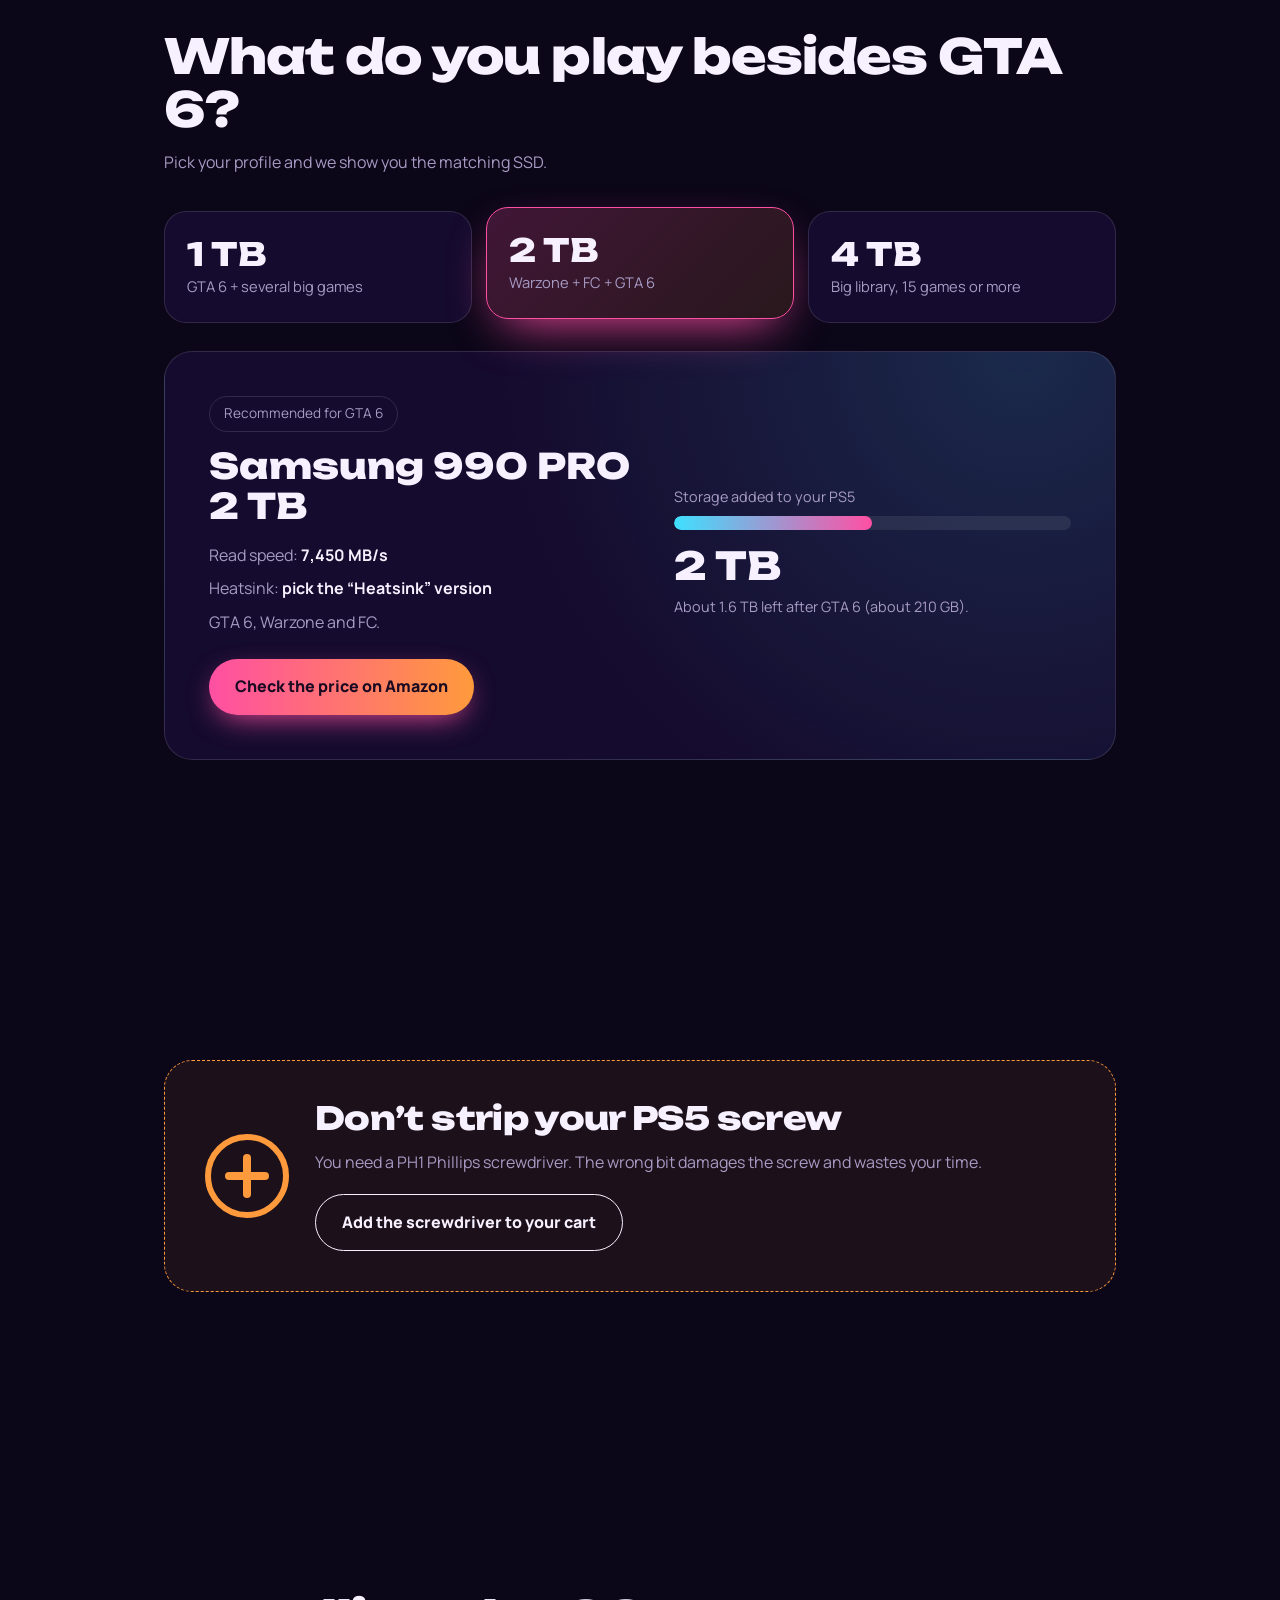
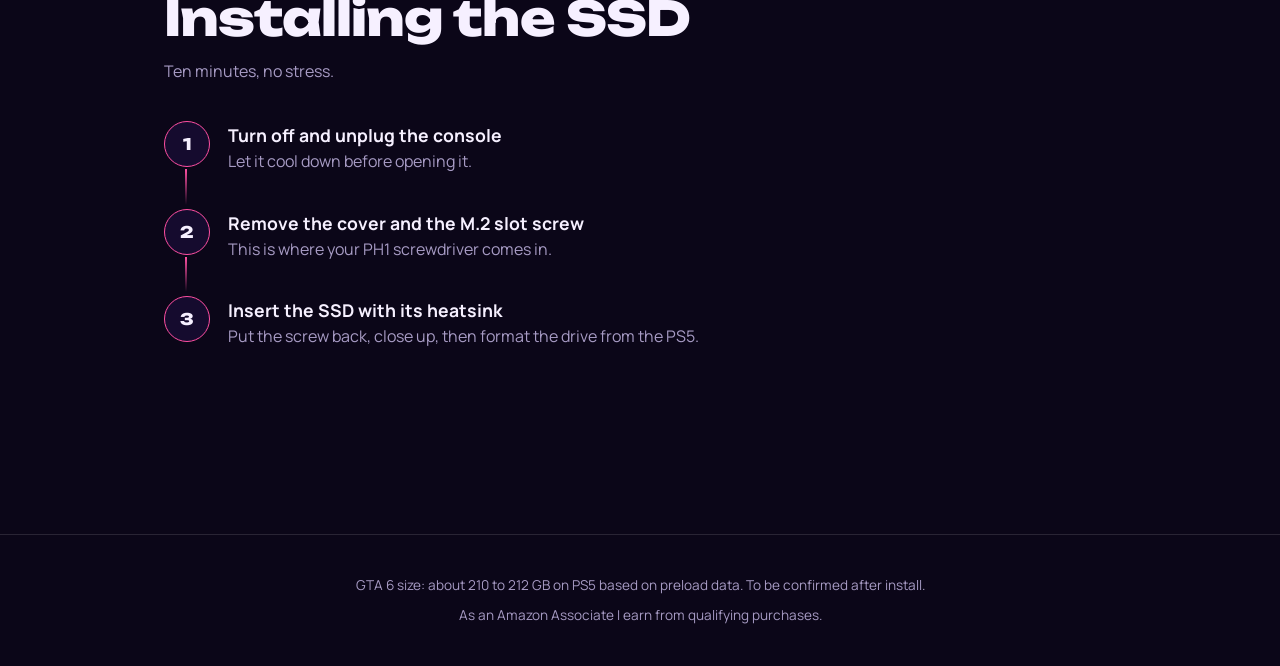
==== commit 516324f4: "Add files via upload" ====
--- a/index.html
+++ b/index.html
@@ -99,10 +99,16 @@
 <div id="bar"></div>
 <nav>
   <b>PS5 STORAGE CHECK</b>
-  <div class="reg" role="group" aria-label="Boutique Amazon">
-    <button data-r="fr" aria-pressed="true">France</button>
-    <button data-r="be" aria-pressed="false">Belgique</button>
-    <button data-r="us" aria-pressed="false">USA</button>
+  <div style="display:flex;gap:8px;flex-wrap:wrap;justify-content:flex-end">
+    <div class="reg" id="lg" role="group" aria-label="Langue / Language">
+      <button data-l="fr" aria-pressed="true">FR</button>
+      <button data-l="en" aria-pressed="false">EN</button>
+    </div>
+    <div class="reg" id="rg" role="group" aria-label="Amazon">
+      <button data-r="fr" aria-pressed="true">France</button>
+      <button data-r="be" aria-pressed="false" data-t="rbe"></button>
+      <button data-r="us" aria-pressed="false">USA</button>
+    </div>
   </div>
 </nav>
 
@@ -110,53 +116,54 @@
   <div class="sun" id="sun"></div>
   <div class="grid"></div>
   <div class="in">
-    <span class="tag">GTA 6 arrive sur PS5</span>
-    <h1><span><i>Ton SSD PS5,</i></span><span><i>prêt pour GTA 6.</i></span></h1>
-    <p class="lead">Vérifie la compatibilité exacte avec ta console en 2 clics.</p>
-    <div class="cd" id="cd" aria-live="off">
-      <div><span class="num" id="d">--</span><small>Jours</small></div>
-      <div><span class="num" id="h">--</span><small>Heures</small></div>
-      <div><span class="num" id="m">--</span><small>Min</small></div>
-      <div><span class="num" id="s">--</span><small>Sec</small></div>
+    <span class="tag" data-t="tag"></span>
+    <h1><span><i data-t="h1a"></i></span><span><i data-t="h1b"></i></span></h1>
+    <p class="lead" data-t="lead"></p>
+    <div class="cd" id="cd">
+      <div><span class="num" id="d">--</span><small data-t="dd"></small></div>
+      <div><span class="num" id="h">--</span><small data-t="hh"></small></div>
+      <div><span class="num" id="m">--</span><small data-t="mm"></small></div>
+      <div><span class="num" id="s">--</span><small data-t="ss"></small></div>
     </div>
     <p class="out" id="out"></p>
   </div>
-  <span class="hint">Descends</span>
+  <span class="hint" data-t="hint"></span>
 </header>
 
 <section class="blk" id="compat">
-  <h2 class="rv">Ce que ta PS5 accepte</h2>
-  <p class="sub rv">Ce sont les conditions de Sony pour un SSD interne. Si un disque les respecte, il passe.</p>
+  <h2 class="rv" data-t="h2a"></h2>
+  <p class="sub rv" data-t="suba"></p>
   <div class="specs rv">
-    <div><b>M.2 NVMe</b><span>PCIe Gen4, format 2280 pour la plupart des modèles.</span></div>
-    <div><b>5 500 Mo/s</b><span>Vitesse de lecture minimale recommandée par Sony.</span></div>
-    <div><b>Dissipateur</b><span>Obligatoire. Prends un modèle déjà livré avec.</span></div>
+    <div><b>M.2 NVMe</b><span data-t="sp1"></span></div>
+    <div><b data-t="sp2b"></b><span data-t="sp2"></span></div>
+    <div><b data-t="sp3b"></b><span data-t="sp3"></span></div>
   </div>
 </section>
 
 <section class="blk" id="conf">
-  <h2 class="rv">À quoi joues-tu en plus de GTA 6 ?</h2>
-  <p class="sub rv">Choisis ton profil, on te montre le SSD qui va avec.</p>
-  <div class="pick rv" id="pick" role="group" aria-label="Profil de joueur">
-    <button data-k="1" aria-pressed="false"><b>1 To</b><span>1 ou 2 jeux max</span></button>
-    <button data-k="2" aria-pressed="true"><b>2 To</b><span>Warzone + FC + GTA 6</span></button>
-    <button data-k="4" aria-pressed="false"><b>4 To</b><span>Gros catalogue, 15 jeux et plus</span></button>
+  <h2 class="rv" data-t="h2b"></h2>
+  <p class="sub rv" data-t="subb"></p>
+  <div class="pick rv" id="pick" role="group">
+    <button data-k="1" aria-pressed="false"><b data-t="c1"></b><span data-t="u1"></span></button>
+    <button data-k="2" aria-pressed="true"><b data-t="c2"></b><span data-t="u2"></span></button>
+    <button data-k="4" aria-pressed="false"><b data-t="c4"></b><span data-t="u4"></span></button>
   </div>
   <div class="card rv" id="card">
     <div>
-      <span class="tag" style="margin-bottom:14px">Recommandé pour GTA 6</span>
+      <span class="tag" style="margin-bottom:14px" data-t="rec"></span>
       <h3 id="pn"></h3>
       <ul>
-        <li>Vitesse de lecture : <b id="ps"></b></li>
-        <li>Dissipateur : <b>choisis la version « Heatsink »</b></li>
+        <li><span data-t="spd"></span> <b id="ps"></b></li>
+        <li><span data-t="hs"></span> <b data-t="hsb"></b></li>
         <li id="pd"></li>
       </ul>
-      <a class="btn" id="pl" href="#" target="_blank" rel="noopener sponsored">Vérifier le prix sur Amazon</a>
+      <a class="btn" id="pl" href="#" target="_blank" rel="noopener sponsored" data-t="buy"></a>
     </div>
     <div class="meter">
-      <p>Place pour tes jeux (environ 90 Go par gros titre)</p>
+      <p data-t="mp"></p>
       <div class="track"><div class="fill" id="fill"></div></div>
-      <strong id="gm">0 jeux</strong>
+      <strong id="gm"></strong>
+      <p id="gu" style="margin-top:6px"></p>
     </div>
   </div>
 </section>
@@ -165,64 +172,98 @@
   <div class="warn rv">
     <div class="screw" aria-hidden="true"></div>
     <div>
-      <h2 style="font-size:clamp(1.3rem,3.2vw,2rem)">Ne foire pas la vis de ta PS5</h2>
-      <p>Il te faut un tournevis cruciforme PH1. Un mauvais embout abîme la vis et te fait perdre du temps.</p>
-      <a class="btn ghost" id="tl" href="#" target="_blank" rel="noopener sponsored">Ajouter le tournevis au panier</a>
+      <h2 style="font-size:clamp(1.3rem,3.2vw,2rem)" data-t="wh"></h2>
+      <p data-t="wp"></p>
+      <a class="btn ghost" id="tl" href="#" target="_blank" rel="noopener sponsored" data-t="wb"></a>
     </div>
   </div>
 </section>
 
 <section class="blk" id="steps">
-  <h2 class="rv">Installer le SSD</h2>
-  <p class="sub rv">Dix minutes, sans stress.</p>
+  <h2 class="rv" data-t="h2c"></h2>
+  <p class="sub rv" data-t="subc"></p>
   <ol class="steps rv" style="padding:0">
-    <li><b>Éteins et débranche la console</b><span>Attends qu’elle refroidisse avant d’ouvrir.</span></li>
-    <li><b>Retire le cache et la vis de l’emplacement M.2</b><span>C’est là que ton tournevis PH1 sert.</span></li>
-    <li><b>Insère le SSD avec son dissipateur</b><span>Remets la vis, referme, puis formate le disque depuis la PS5.</span></li>
+    <li><b data-t="s1b"></b><span data-t="s1"></span></li>
+    <li><b data-t="s2b"></b><span data-t="s2"></span></li>
+    <li><b data-t="s3b"></b><span data-t="s3"></span></li>
   </ol>
 </section>
 
-<footer>En tant que Partenaire Amazon, je réalise un bénéfice sur les achats remplissant les conditions requises.</footer>
+<footer><p data-t="note" style="margin-bottom:8px"></p><p data-t="foot"></p></footer>
 
 <script>
-/* ===== À MODIFIER : tes identifiants Amazon Partenaires ===== */
+/* ===== À MODIFIER / EDIT: Amazon Associates IDs ===== */
 const TAGS={fr:"",be:"",us:""}; // ex: fr:"tonid-21"
 const RELEASE=new Date("2026-11-18T01:00:00+01:00");
 const SHOPS={fr:"https://www.amazon.fr",be:"https://www.amazon.com.be",us:"https://www.amazon.com"};
 const SSD={
- 1:{n:"WD_BLACK SN850X 1 To",s:"7 300 Mo/s",q:"WD BLACK SN850X 1TB heatsink PS5",d:"Assez pour GTA 6 et un ou deux autres jeux.",g:11},
- 2:{n:"Samsung 990 PRO 2 To",s:"7 450 Mo/s",q:"Samsung 990 PRO 2TB heatsink PS5",d:"Le bon équilibre pour GTA 6, Warzone et FC.",g:22},
- 4:{n:"Samsung 990 PRO 4 To",s:"7 450 Mo/s",q:"Samsung 990 PRO 4TB heatsink PS5",d:"Pour ne plus jamais supprimer un jeu.",g:44}
+ 1:{n:"WD_BLACK SN850X 1 ",s:7300,q:"WD BLACK SN850X 1TB heatsink PS5",p:.25},
+ 2:{n:"Samsung 990 PRO 2 ",s:7450,q:"Samsung 990 PRO 2TB heatsink PS5",p:.5},
+ 4:{n:"Samsung 990 PRO 4 ",s:7450,q:"Samsung 990 PRO 4TB heatsink PS5",p:1}
 };
-let region="fr",cap="2";
+const T={
+fr:{rbe:"Belgique",tag:"GTA 6 arrive sur PS5",h1a:"Ton SSD PS5,",h1b:"prêt pour GTA 6.",lead:"Vérifie la compatibilité exacte avec ta console en 2 clics.",dd:"Jours",hh:"Heures",mm:"Min",ss:"Sec",hint:"Descends",
+out:"GTA 6 est sorti. Temps écoulé depuis la sortie.",
+h2a:"Ce que ta PS5 accepte",suba:"Ce sont les conditions de Sony pour un SSD interne. Si un disque les respecte, il passe.",
+sp1:"PCIe Gen4, format 2280 pour la plupart des modèles.",sp2b:"5 500 Mo/s",sp2:"Vitesse de lecture minimale recommandée par Sony.",sp3b:"Dissipateur",sp3:"Obligatoire. Prends un modèle déjà livré avec.",
+h2b:"À quoi joues-tu en plus de GTA 6 ?",subb:"Choisis ton profil, on te montre le SSD qui va avec.",
+c1:"1 To",u1:"GTA 6 + plusieurs gros jeux",c2:"2 To",u2:"Warzone + FC + GTA 6",c4:"4 To",u4:"Gros catalogue, 15 jeux et plus",
+rec:"Recommandé pour GTA 6",spd:"Vitesse de lecture :",hs:"Dissipateur :",hsb:"choisis la version « Heatsink »",buy:"Vérifier le prix sur Amazon",
+mp:"Stockage ajouté à ta PS5",un:"To",speed:"Mo/s",f1:"Environ 700 Go libres après GTA 6 (environ 210 Go).",f2:"Environ 1,6 To libres après GTA 6 (environ 210 Go).",f4:"Environ 3,5 To libres après GTA 6 (environ 210 Go).",note:"Taille de GTA 6 : environ 210 à 212 Go sur PS5 d’après les données de préchargement. À confirmer après installation.",
+d1:"GTA 6 plus plusieurs autres gros jeux.",d2:"GTA 6, Warzone et FC.",d4:"GTA 6 plus un gros catalogue, 15 jeux et plus.",
+wh:"Ne foire pas la vis de ta PS5",wp:"Il te faut un tournevis cruciforme PH1. Un mauvais embout abîme la vis et te fait perdre du temps.",wb:"Ajouter le tournevis au panier",wq:"tournevis cruciforme PH1",
+h2c:"Installer le SSD",subc:"Dix minutes, sans stress.",
+s1b:"Éteins et débranche la console",s1:"Attends qu’elle refroidisse avant d’ouvrir.",s2b:"Retire le cache et la vis de l’emplacement M.2",s2:"C’est là que ton tournevis PH1 sert.",s3b:"Insère le SSD avec son dissipateur",s3:"Remets la vis, referme, puis formate le disque depuis la PS5.",
+foot:"En tant que Partenaire Amazon, je réalise un bénéfice sur les achats remplissant les conditions requises.",title:"PS5 Storage Check – SSD pour GTA 6"},
+en:{rbe:"Belgium",tag:"GTA 6 is coming to PS5",h1a:"Your PS5 SSD,",h1b:"ready for GTA 6.",lead:"Check exact compatibility with your console in 2 clicks.",dd:"Days",hh:"Hours",mm:"Min",ss:"Sec",hint:"Scroll down",
+out:"GTA 6 is out. Time since release.",
+h2a:"What your PS5 accepts",suba:"These are Sony’s requirements for an internal SSD. If a drive meets them, it works.",
+sp1:"PCIe Gen4, 2280 size for most models.",sp2b:"5,500 MB/s",sp2:"Minimum read speed recommended by Sony.",sp3b:"Heatsink",sp3:"Required. Pick a model that ships with one.",
+h2b:"What do you play besides GTA 6?",subb:"Pick your profile and we show you the matching SSD.",
+c1:"1 TB",u1:"GTA 6 + several big games",c2:"2 TB",u2:"Warzone + FC + GTA 6",c4:"4 TB",u4:"Big library, 15 games or more",
+rec:"Recommended for GTA 6",spd:"Read speed:",hs:"Heatsink:",hsb:"pick the “Heatsink” version",buy:"Check the price on Amazon",
+mp:"Storage added to your PS5",un:"TB",speed:"MB/s",f1:"About 700 GB left after GTA 6 (about 210 GB).",f2:"About 1.6 TB left after GTA 6 (about 210 GB).",f4:"About 3.5 TB left after GTA 6 (about 210 GB).",note:"GTA 6 size: about 210 to 212 GB on PS5 based on preload data. To be confirmed after install.",
+d1:"GTA 6 plus several other big games.",d2:"GTA 6, Warzone and FC.",d4:"GTA 6 plus a big library, 15 games or more.",
+wh:"Don’t strip your PS5 screw",wp:"You need a PH1 Phillips screwdriver. The wrong bit damages the screw and wastes your time.",wb:"Add the screwdriver to your cart",wq:"PH1 Phillips screwdriver",
+h2c:"Installing the SSD",subc:"Ten minutes, no stress.",
+s1b:"Turn off and unplug the console",s1:"Let it cool down before opening it.",s2b:"Remove the cover and the M.2 slot screw",s2:"This is where your PH1 screwdriver comes in.",s3b:"Insert the SSD with its heatsink",s3:"Put the screw back, close up, then format the drive from the PS5.",
+foot:"As an Amazon Associate I earn from qualifying purchases.",title:"PS5 Storage Check – SSD for GTA 6"}
+};
+let lang=(navigator.language||"fr").toLowerCase().startsWith("fr")?"fr":"en";
+let region=lang==="fr"?"fr":"us",cap="2";
 const $=id=>document.getElementById(id);
-const link=q=>{const t=TAGS[region];return SHOPS[region]+"/s?k="+encodeURIComponent(q)+(t?"&tag="+t:"")};
+const t=k=>T[lang][k];
+const link=q=>{const g=TAGS[region];return SHOPS[region]+"/s?k="+encodeURIComponent(q)+(g?"&tag="+g:"")};
+function pressed(sel,attr,val){document.querySelectorAll(sel+" button").forEach(x=>x.setAttribute("aria-pressed",x.dataset[attr]===val))}
 function render(anim){
+ document.documentElement.lang=lang;document.title=t("title");
+ document.querySelectorAll("[data-t]").forEach(e=>e.textContent=t(e.dataset.t));
  const p=SSD[cap];
- $("pn").textContent=p.n;$("ps").textContent=p.s;$("pd").textContent=p.d;
- $("pl").href=link(p.q);$("tl").href=link("tournevis cruciforme PH1");
- $("gm").textContent="Environ "+p.g+" gros jeux";
- const f=$("fill");f.style.width="0";requestAnimationFrame(()=>requestAnimationFrame(()=>f.style.width=Math.min(100,p.g*2.1)+"%"));
+ $("pn").textContent=p.n+t("un");
+ $("ps").textContent=p.s.toLocaleString(lang==="fr"?"fr-FR":"en-US")+" "+t("speed");
+ $("pd").textContent=t("d"+cap);
+ $("pl").href=link(p.q);$("tl").href=link(t("wq"));
+ $("gm").textContent=cap+" "+t("un");$("gu").textContent=t("f"+cap);
+ const f=$("fill");f.style.width="0";requestAnimationFrame(()=>requestAnimationFrame(()=>f.style.width=p.p*100+"%"));
+ pressed("#lg","l",lang);pressed("#rg","r",region);pressed("#pick","k",cap);
  if(anim){const c=$("card");c.classList.remove("swap");void c.offsetWidth;c.classList.add("swap")}
+ loop(true);
 }
-$("pick").addEventListener("click",e=>{const b=e.target.closest("button");if(!b)return;cap=b.dataset.k;
- document.querySelectorAll("#pick button").forEach(x=>x.setAttribute("aria-pressed",x===b));render(true)});
-document.querySelector(".reg").addEventListener("click",e=>{const b=e.target.closest("button");if(!b)return;region=b.dataset.r;
- document.querySelectorAll(".reg button").forEach(x=>x.setAttribute("aria-pressed",x===b));render(false)});
-/* compte à rebours */
+$("pick").addEventListener("click",e=>{const b=e.target.closest("button");if(!b)return;cap=b.dataset.k;render(true)});
+$("rg").addEventListener("click",e=>{const b=e.target.closest("button");if(!b)return;region=b.dataset.r;lang=region==="us"?"en":"fr";render(false)});
+$("lg").addEventListener("click",e=>{const b=e.target.closest("button");if(!b)return;lang=b.dataset.l;if(lang==="en"&&region!=="us")region="us";if(lang==="fr"&&region==="us")region="fr";render(false)});
+/* compte à rebours / countdown */
 const last={};
-function set(id,v){const el=$(id),t=String(v).padStart(2,"0");if(last[id]!==t){el.textContent=t;el.classList.remove("tick");void el.offsetWidth;el.classList.add("tick");last[id]=t}}
+function set(id,v){const el=$(id),x=String(v).padStart(2,"0");if(last[id]!==x){el.textContent=x;el.classList.remove("tick");void el.offsetWidth;el.classList.add("tick");last[id]=x}}
 function loop(){
- let diff=RELEASE-Date.now(),after=diff<=0;
- if(after){diff=-diff;const o=$("out");o.style.display="block";o.textContent="GTA 6 est sorti. Temps écoulé depuis la sortie."}
+ let diff=RELEASE-Date.now();
+ if(diff<=0){diff=-diff;const o=$("out");o.style.display="block";o.textContent=t("out")}
  const s=Math.floor(diff/1000);
  set("d",Math.floor(s/86400));set("h",Math.floor(s%86400/3600));set("m",Math.floor(s%3600/60));set("s",s%60);
 }
-loop();setInterval(loop,1000);
-/* révélations au scroll */
+setInterval(loop,1000);
 const io=new IntersectionObserver(es=>es.forEach(e=>{if(e.isIntersecting){e.target.classList.add("on");io.unobserve(e.target)}}),{threshold:.15});
 document.querySelectorAll(".rv").forEach(el=>io.observe(el));
-/* parallaxe soleil + barre de progression */
 const sun=$("sun"),bar=$("bar");
 addEventListener("scroll",()=>{
  const y=scrollY,max=document.documentElement.scrollHeight-innerHeight;
